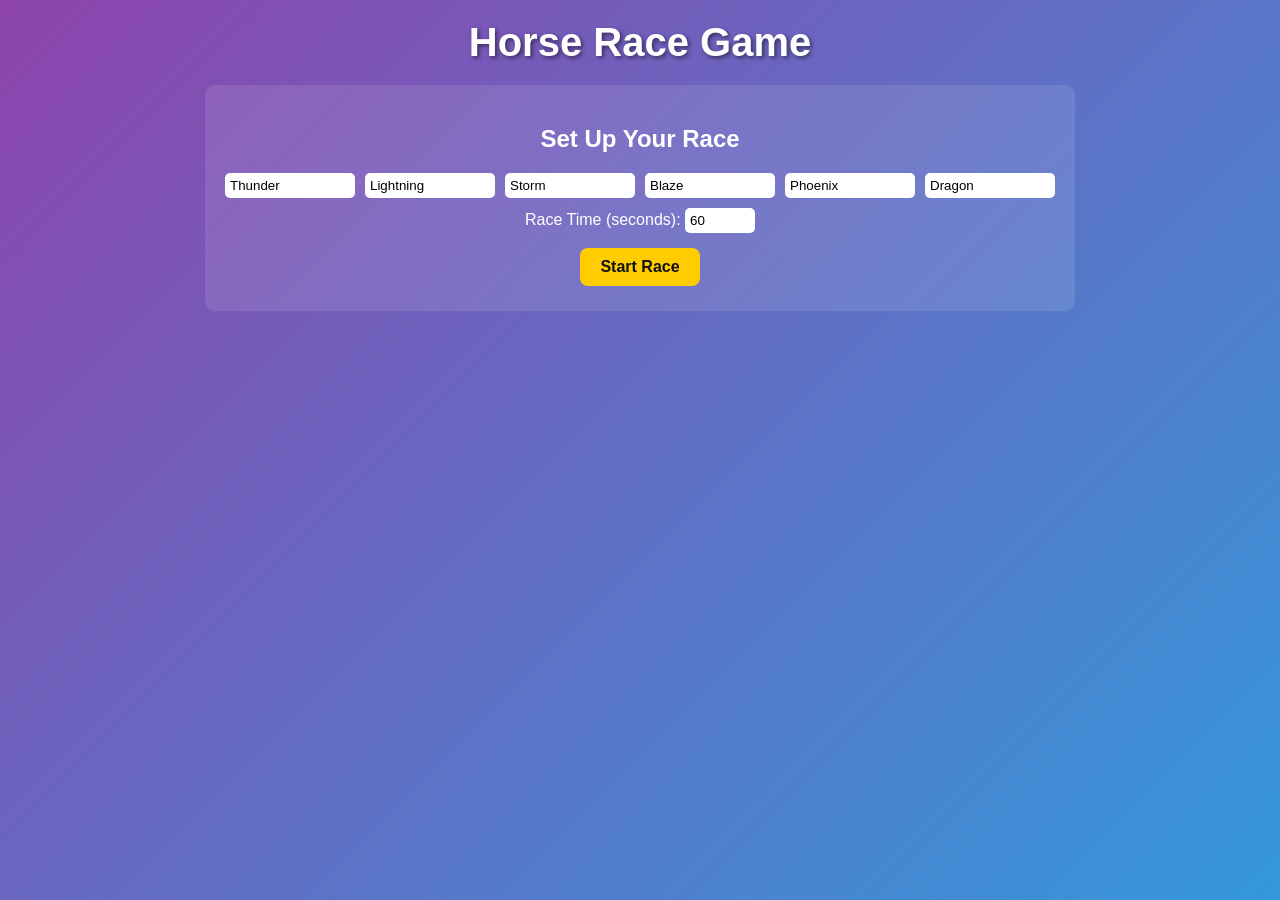
==== horse-race.html @ 168bb0e2 "version1.00" ====
<!DOCTYPE html>
<html lang="en">
<head>
    <meta charset="UTF-8">
    <title>Horse Race Game</title>
    <style>
        body {
            margin: 0;
            min-height: 100vh;
            display: flex;
            flex-direction: column;
            align-items: center;
            justify-content: flex-start;
            background: linear-gradient(135deg, #8e44ad 0%, #3498db 100%);
            color: #fff;
            font-family: Arial, sans-serif;
        }

        h1 {
            margin: 20px 0;
            font-size: 2.5rem;
            text-shadow: 2px 2px 4px rgba(0,0,0,0.5);
        }

        .setup {
            background: rgba(255, 255, 255, 0.1);
            padding: 20px;
            border-radius: 10px;
            margin-bottom: 20px;
            text-align: center;
        }

        .horse-inputs {
            display: flex;
            flex-wrap: wrap;
            justify-content: center;
            gap: 10px;
            margin: 10px 0;
        }

        .horse-inputs input {
            padding: 5px;
            border: none;
            border-radius: 5px;
            width: 120px;
        }

        .timer-input {
            margin: 10px 0;
        }

        .timer-input input {
            padding: 5px;
            border: none;
            border-radius: 5px;
            width: 60px;
        }

        button {
            padding: 10px 20px;
            border: none;
            border-radius: 8px;
            background: #ffcc00;
            color: #111;
            font-size: 1rem;
            cursor: pointer;
            font-weight: bold;
            margin: 5px;
        }

        button:hover {
            background: #ffd847;
        }

        canvas {
            border: 4px solid #222;
            background: #2ecc71;
            display: block;
            margin-top: 20px;
        }

        .results {
            margin-top: 20px;
            text-align: center;
        }

        .results h2 {
            margin-bottom: 10px;
        }

        .results ol {
            text-align: left;
            display: inline-block;
        }
    </style>
</head>
<body>
    <h1>Horse Race Game</h1>
    <div class="setup" id="setup">
        <h2>Set Up Your Race</h2>
        <div class="horse-inputs">
            <input type="text" id="horse1" placeholder="Horse 1 Name" value="Thunder">
            <input type="text" id="horse2" placeholder="Horse 2 Name" value="Lightning">
            <input type="text" id="horse3" placeholder="Horse 3 Name" value="Storm">
            <input type="text" id="horse4" placeholder="Horse 4 Name" value="Blaze">
            <input type="text" id="horse5" placeholder="Horse 5 Name" value="Phoenix">
            <input type="text" id="horse6" placeholder="Horse 6 Name" value="Dragon">
        </div>
        <div class="timer-input">
            <label for="raceTime">Race Time (seconds):</label>
            <input type="number" id="raceTime" min="10" max="300" value="60">
        </div>
        <button id="startRace">Start Race</button>
    </div>
    <canvas id="raceTrack" width="850" height="400" style="display: none;"></canvas>
    <div class="results" id="results" style="display: none;">
        <h2>Race Results</h2>
        <ol id="standings"></ol>
        <button id="newRace">New Race</button>
    </div>

    <script src="horse-race.js"></script>
</body>
</html>
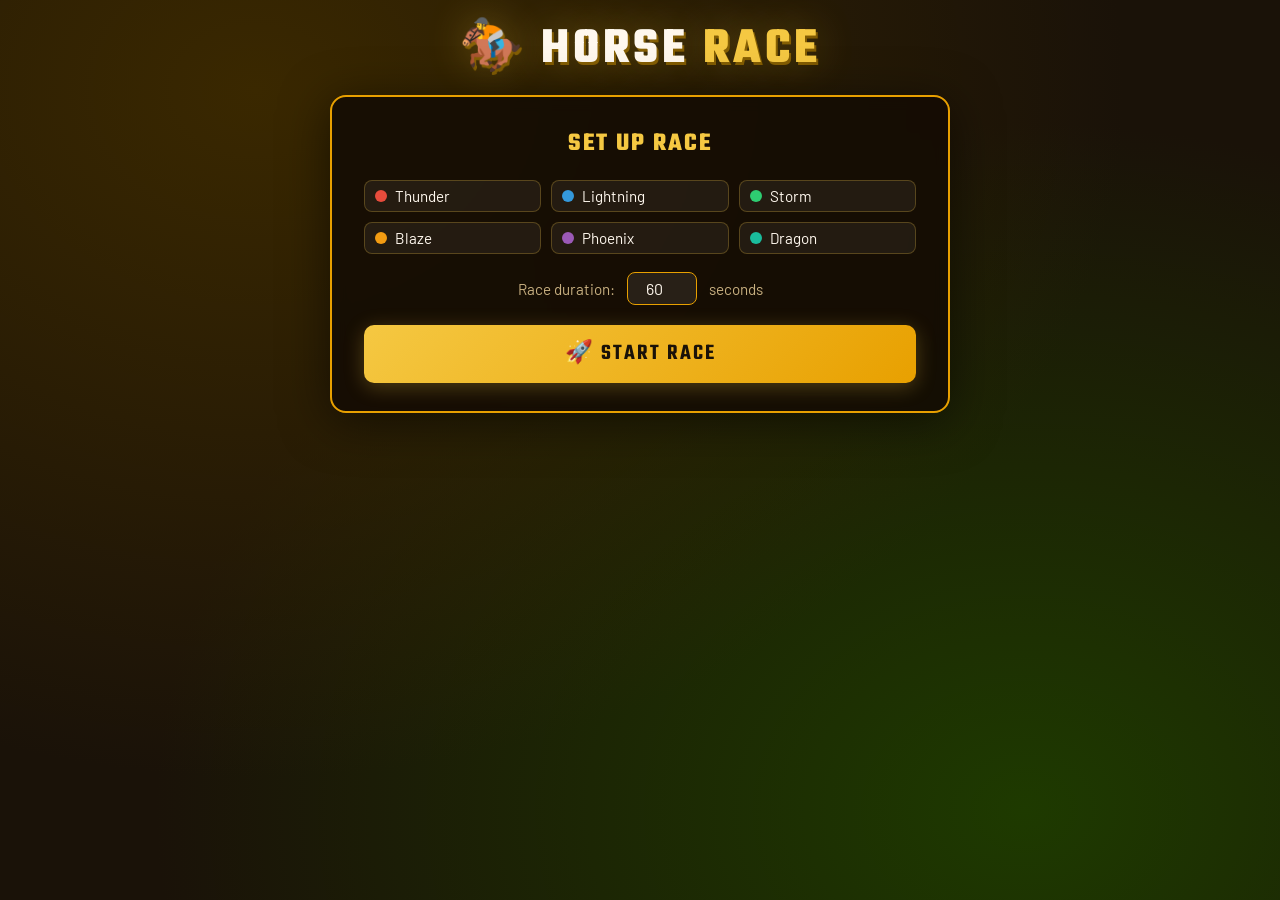
==== commit bc91ebd8: "fix:change the horse race code" ====
--- a/horse-race.html
+++ b/horse-race.html
@@ -1,124 +1,484 @@
 <!DOCTYPE html>
 <html lang="en">
 <head>
-    <meta charset="UTF-8">
-    <title>Horse Race Game</title>
-    <style>
-        body {
-            margin: 0;
-            min-height: 100vh;
-            display: flex;
-            flex-direction: column;
-            align-items: center;
-            justify-content: flex-start;
-            background: linear-gradient(135deg, #8e44ad 0%, #3498db 100%);
-            color: #fff;
-            font-family: Arial, sans-serif;
-        }
-
-        h1 {
-            margin: 20px 0;
-            font-size: 2.5rem;
-            text-shadow: 2px 2px 4px rgba(0,0,0,0.5);
-        }
-
-        .setup {
-            background: rgba(255, 255, 255, 0.1);
-            padding: 20px;
-            border-radius: 10px;
-            margin-bottom: 20px;
-            text-align: center;
-        }
-
-        .horse-inputs {
-            display: flex;
-            flex-wrap: wrap;
-            justify-content: center;
-            gap: 10px;
-            margin: 10px 0;
-        }
-
-        .horse-inputs input {
-            padding: 5px;
-            border: none;
-            border-radius: 5px;
-            width: 120px;
-        }
-
-        .timer-input {
-            margin: 10px 0;
-        }
-
-        .timer-input input {
-            padding: 5px;
-            border: none;
-            border-radius: 5px;
-            width: 60px;
-        }
-
-        button {
-            padding: 10px 20px;
-            border: none;
-            border-radius: 8px;
-            background: #ffcc00;
-            color: #111;
-            font-size: 1rem;
-            cursor: pointer;
-            font-weight: bold;
-            margin: 5px;
-        }
-
-        button:hover {
-            background: #ffd847;
-        }
-
-        canvas {
-            border: 4px solid #222;
-            background: #2ecc71;
-            display: block;
-            margin-top: 20px;
-        }
-
-        .results {
-            margin-top: 20px;
-            text-align: center;
-        }
-
-        .results h2 {
-            margin-bottom: 10px;
-        }
-
-        .results ol {
-            text-align: left;
-            display: inline-block;
-        }
-    </style>
+<meta charset="UTF-8">
+<title>🏇 Horse Race</title>
+<style>
+  @import url('https://fonts.googleapis.com/css2?family=Teko:wght@400;600;700&family=Barlow:wght@400;500;600&display=swap');
+  *, *::before, *::after { box-sizing: border-box; margin: 0; padding: 0; }
+  :root {
+    --gold: #f5c842; --gold2: #e8a000;
+    --dark: #1a1208; --panel: rgba(20,12,4,0.88); --white: #fff8ee;
+  }
+  body {
+    min-height: 100vh;
+    background: #1a1208;
+    background-image: radial-gradient(ellipse at 20% 10%, #3a2800 0%, transparent 60%),
+                      radial-gradient(ellipse at 80% 90%, #1e3a00 0%, transparent 60%);
+    color: var(--white);
+    font-family: 'Barlow', Arial, sans-serif;
+    display: flex; flex-direction: column; align-items: center;
+    padding: 24px 16px 40px; gap: 20px;
+  }
+  h1 {
+    font-family: 'Teko', sans-serif; font-size: 3.2rem; font-weight: 700;
+    letter-spacing: 4px; text-transform: uppercase; color: var(--gold);
+    text-shadow: 0 0 40px #f5c84255, 2px 3px 0 #7a5500; line-height: 1;
+  }
+  h1 span { color: #fff8ee; }
+  #setup {
+    background: var(--panel); border: 2px solid var(--gold2); border-radius: 16px;
+    padding: 28px 32px; width: 100%; max-width: 620px;
+    backdrop-filter: blur(8px); box-shadow: 0 8px 48px #0008;
+  }
+  #setup h2 {
+    font-family: 'Teko', sans-serif; font-size: 1.6rem; letter-spacing: 2px;
+    color: var(--gold); text-transform: uppercase; margin-bottom: 18px; text-align: center;
+  }
+  .horse-grid { display: grid; grid-template-columns: 1fr 1fr 1fr; gap: 10px; margin-bottom: 18px; }
+  .horse-field {
+    display: flex; align-items: center; gap: 8px;
+    background: rgba(255,255,255,0.06); border: 1px solid rgba(245,200,66,0.25);
+    border-radius: 8px; padding: 6px 10px;
+  }
+  .horse-dot { width: 12px; height: 12px; border-radius: 50%; flex-shrink: 0; }
+  .horse-field input {
+    background: transparent; border: none; color: var(--white);
+    font-family: 'Barlow', sans-serif; font-size: 0.95rem; width: 100%; outline: none;
+  }
+  .horse-field input::placeholder { color: #ffffff55; }
+  .timer-row {
+    display: flex; align-items: center; justify-content: center;
+    gap: 12px; margin-bottom: 20px; font-size: 0.95rem; color: #c8b080;
+  }
+  .timer-row input {
+    width: 70px; padding: 6px 10px;
+    background: rgba(255,255,255,0.08); border: 1px solid var(--gold2);
+    border-radius: 8px; color: var(--white); font-family: 'Barlow', sans-serif;
+    font-size: 1rem; text-align: center; outline: none;
+  }
+  .btn {
+    display: block; width: 100%; padding: 13px;
+    background: linear-gradient(135deg, var(--gold), var(--gold2));
+    border: none; border-radius: 10px; color: #1a1208;
+    font-family: 'Teko', sans-serif; font-size: 1.4rem; font-weight: 600;
+    letter-spacing: 2px; text-transform: uppercase; cursor: pointer;
+    transition: transform 0.1s, box-shadow 0.1s; box-shadow: 0 4px 20px #f5c84244;
+  }
+  .btn:hover { transform: translateY(-2px); box-shadow: 0 6px 28px #f5c84266; }
+  .btn:active { transform: translateY(0); }
+  #raceArea { display: none; flex-direction: column; align-items: center; gap: 12px; width: 100%; }
+  #raceArea.active { display: flex; }
+  canvas {
+    border-radius: 12px; border: 3px solid var(--gold2);
+    box-shadow: 0 8px 48px #0009; max-width: 100%;
+  }
+  #hud {
+    display: flex; gap: 24px;
+    font-family: 'Teko', sans-serif; font-size: 1.4rem;
+    letter-spacing: 1px; color: var(--gold);
+  }
+  #hud span { color: var(--white); }
+  #results {
+    display: none; background: var(--panel); border: 2px solid var(--gold2);
+    border-radius: 16px; padding: 28px 36px; min-width: 320px; max-width: 480px;
+    text-align: center; box-shadow: 0 8px 48px #0008;
+    animation: popIn 0.4s cubic-bezier(.22,1.4,.5,1) both;
+  }
+  @keyframes popIn { from{transform:scale(0.8);opacity:0} to{transform:scale(1);opacity:1} }
+  #results.active { display: block; }
+  #results h2 {
+    font-family: 'Teko', sans-serif; font-size: 2rem; color: var(--gold);
+    letter-spacing: 3px; text-transform: uppercase; margin-bottom: 16px;
+  }
+  #standings { list-style: none; margin-bottom: 20px; }
+  #standings li {
+    display: flex; align-items: center; gap: 12px;
+    padding: 8px 0; border-bottom: 1px solid rgba(255,255,255,0.08); font-size: 1rem;
+  }
+  .rank-badge {
+    width: 28px; height: 28px; border-radius: 50%;
+    display: flex; align-items: center; justify-content: center;
+    font-family: 'Teko', sans-serif; font-size: 1rem; font-weight: 600; flex-shrink: 0;
+  }
+  .rank-1{background:#f5c842;color:#1a1208} .rank-2{background:#b0bec5;color:#1a1208}
+  .rank-3{background:#c8723a;color:#fff}    .rank-n{background:#333;color:#aaa}
+  .result-name { flex: 1; text-align: left; font-weight: 500; }
+  .result-time { font-size: 0.85rem; color: #aaa; }
+  #btnNew {
+    margin-top: 4px; background: linear-gradient(135deg, var(--gold), var(--gold2));
+    border: none; border-radius: 10px; padding: 11px 30px;
+    font-family: 'Teko', sans-serif; font-size: 1.3rem; letter-spacing: 2px;
+    color: #1a1208; cursor: pointer; font-weight: 600; transition: transform 0.1s;
+  }
+  #btnNew:hover { transform: translateY(-2px); }
+</style>
 </head>
 <body>
-    <h1>Horse Race Game</h1>
-    <div class="setup" id="setup">
-        <h2>Set Up Your Race</h2>
-        <div class="horse-inputs">
-            <input type="text" id="horse1" placeholder="Horse 1 Name" value="Thunder">
-            <input type="text" id="horse2" placeholder="Horse 2 Name" value="Lightning">
-            <input type="text" id="horse3" placeholder="Horse 3 Name" value="Storm">
-            <input type="text" id="horse4" placeholder="Horse 4 Name" value="Blaze">
-            <input type="text" id="horse5" placeholder="Horse 5 Name" value="Phoenix">
-            <input type="text" id="horse6" placeholder="Horse 6 Name" value="Dragon">
-        </div>
-        <div class="timer-input">
-            <label for="raceTime">Race Time (seconds):</label>
-            <input type="number" id="raceTime" min="10" max="300" value="60">
-        </div>
-        <button id="startRace">Start Race</button>
-    </div>
-    <canvas id="raceTrack" width="850" height="400" style="display: none;"></canvas>
-    <div class="results" id="results" style="display: none;">
-        <h2>Race Results</h2>
-        <ol id="standings"></ol>
-        <button id="newRace">New Race</button>
-    </div>
-
-    <script src="horse-race.js"></script>
+
+<h1>🏇 <span>Horse</span> Race</h1>
+
+<div id="setup">
+  <h2>Set Up Race</h2>
+  <div class="horse-grid" id="horseGrid"></div>
+  <div class="timer-row">
+    <label for="raceTime">Race duration:</label>
+    <input type="number" id="raceTime" min="10" max="300" value="60">
+    <span>seconds</span>
+  </div>
+  <button class="btn" id="btnStart">🚀 Start Race</button>
+</div>
+
+<div id="raceArea">
+  <div id="hud">
+    <div>TIME: <span id="hudTime">60</span>s</div>
+    <div id="hudMsg">Racing…</div>
+  </div>
+  <canvas id="raceTrack" width="860" height="420"></canvas>
+</div>
+
+<div id="results">
+  <h2>🏆 Results</h2>
+  <ol id="standings"></ol>
+  <button id="btnNew">New Race</button>
+</div>
+
+<script>
+// ── SPRITE DATA (grey background removed) ────────────────────────────────
+const HORSE_B64 = {
+  "black": [
+    "[data-uri]",
+    "[data-uri]",
+    "[data-uri]",
+    "[data-uri]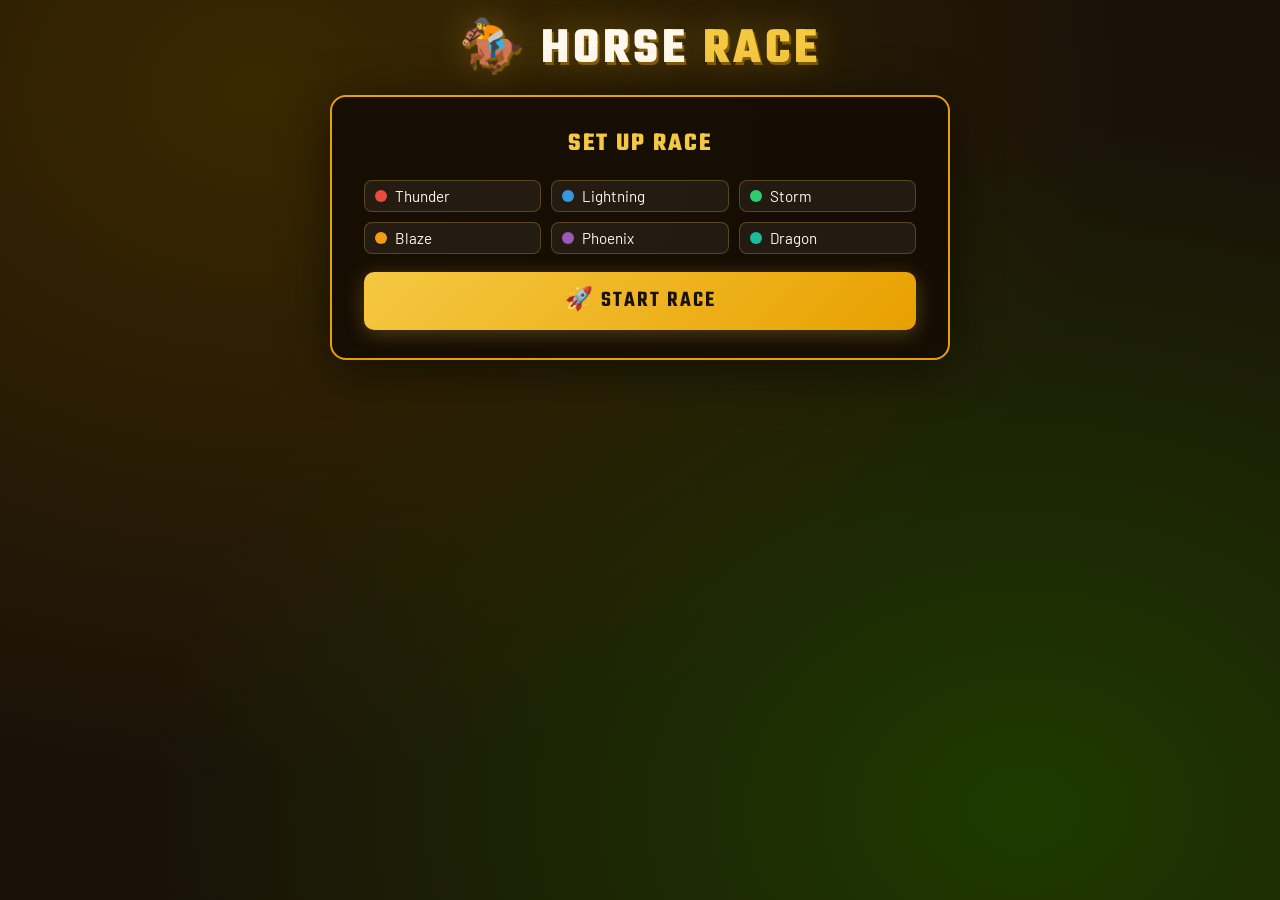
==== commit cd25b4ec: "change finish line algorithm" ====
--- a/horse-race.html
+++ b/horse-race.html
@@ -121,11 +121,6 @@
 <div id="setup">
   <h2>Set Up Race</h2>
   <div class="horse-grid" id="horseGrid"></div>
-  <div class="timer-row">
-    <label for="raceTime">Race duration:</label>
-    <input type="number" id="raceTime" min="10" max="300" value="60">
-    <span>seconds</span>
-  </div>
   <button class="btn" id="btnStart">🚀 Start Race</button>
 </div>
 
@@ -222,8 +217,8 @@
 const ctx    = canvas.getContext('2d');
 
 // ── STATE ─────────────────────────────────────────────────────────────────
-let horses=[], raceInterval=null, timerInterval=null;
-let timeLeft=60, elapsedMs=0, finishReveal=0;
+let horses=[], raceInterval=null;
+let elapsedMs=0, maxDistance=0;
 let showFinish=false, raceEnded=false, bgScroll=0, animTick=0;
 
 // ── HORSE CLASS ───────────────────────────────────────────────────────────
@@ -248,23 +243,41 @@
 
   update() {
     if (this.finished) return;
-    const sp = this.stamina / 100;
-    if (sp > 0.6) {
-      this.speed = (Math.random() * 1.8 + 0.4) * this.baseSpeed;
-    } else if (sp > 0.3) {
-      const bias = (sp - 0.3) / 0.3;
-      this.speed = (Math.random() - (1 - bias) * 0.55) * 2.2 * this.baseSpeed;
-    } else {
-      this.speed = -(Math.random() * 1.0 + 0.2) * this.baseSpeed;
+    
+    const staminaPercent = this.stamina / 100;
+    
+    // High stamina: gallop forward
+    if (staminaPercent > 0.65) {
+      this.speed = (Math.random() * 2.0 + 0.5) * this.baseSpeed;
+    } 
+    // Medium stamina: uncertain movement
+    else if (staminaPercent > 0.35) {
+      const stability = (staminaPercent - 0.35) / 0.3;
+      this.speed = (Math.random() * 2.5 - 1.25 * (1 - stability)) * this.baseSpeed;
+    } 
+    // Low stamina: tired, moving backward
+    else {
+      this.speed = -(Math.random() * 1.5 + 0.3) * this.baseSpeed;
     }
+    
     this.x += this.speed;
-    this.x = Math.max(START_X, this.x);
+    
+    // Allow horses to move backward or forward freely (no clamping)
+    this.x = Math.max(10, Math.min(CANVAS_W - 30, this.x));
+    
     this.stamina -= this.staminaDrain;
     if (this.stamina < 0) this.stamina = 0;
+    
     this.frameTick++;
-    if (this.frameTick >= 3) { this.frame = (this.frame + 1) % ANIM_FRAMES; this.frameTick = 0; }
+    if (this.frameTick >= 3) { 
+      this.frame = (this.frame + 1) % ANIM_FRAMES; 
+      this.frameTick = 0; 
+    }
+    
+    // Check finish only if finish line is shown
     if (showFinish && this.x >= FINISH_X && !this.finished) {
-      this.finished = true; this.finishMs = elapsedMs;
+      this.finished = true; 
+      this.finishMs = elapsedMs;
     }
   }
 
@@ -383,62 +396,50 @@
   ctx.fillStyle='rgba(0,0,0,0.5)';
   ctx.beginPath(); ctx.roundRect(8,6,120,28,6); ctx.fill();
   ctx.fillStyle='#f5c842'; ctx.font='bold 16px Teko,sans-serif'; ctx.textAlign='left';
-  ctx.fillText(`TIME: ${timeLeft}s`,16,24);
+  ctx.fillText(`TIME: ${(elapsedMs/1000).toFixed(1)}s`,16,24);
 }
 
 // ── RACE LOGIC ────────────────────────────────────────────────────────────
 function tick(){
   if(raceEnded) return;
   animTick++;
-  const active=horses.filter(h=>!h.finished);
-  if(active.length>0){
-    const avg=active.reduce((s,h)=>s+h.speed,0)/active.length;
-    bgScroll+=Math.max(0,Math.min(6,avg*1.2));
-  }
-  elapsedMs+=50;
-  horses.forEach(h=>h.update());
+  
+  elapsedMs += 50;
+  
+  const active = horses.filter(h => !h.finished);
+  
+  horses.forEach(h => h.update());
   drawTrack();
-  if(horses.every(h=>h.finished)||timeLeft<=0) endRace();
+  if(horses.every(h => h.finished)) endRace();
 }
 
 function startRace(){
-  const raw=parseInt(document.getElementById('raceTime').value,10);
-  timeLeft    =isNaN(raw)||raw<10?60:Math.min(raw,300);
-  finishReveal=Math.max(8,Math.floor(Math.min(timeLeft*0.25,timeLeft/2)));
-  showFinish=false; raceEnded=false; elapsedMs=0; bgScroll=0; animTick=0;
-
-  horses=[];
-  for(let i=0;i<NUM_HORSES;i++){
-    const name=document.getElementById(`horse${i+1}`).value.trim()||DEFAULT_NAMES[i];
-    horses.push(new Horse(i,name));
-  }
-
-  document.getElementById('setup').style.display='none';
+  showFinish = true;
+  raceEnded = false;
+  elapsedMs = 0;
+  bgScroll = 0;
+  animTick = 0;
+
+  horses = [];
+  for(let i = 0; i < NUM_HORSES; i++){
+    const name = document.getElementById(`horse${i+1}`).value.trim() || DEFAULT_NAMES[i];
+    horses.push(new Horse(i, name));
+  }
+
+  document.getElementById('setup').style.display = 'none';
   document.getElementById('raceArea').classList.add('active');
   document.getElementById('results').classList.remove('active');
-  document.getElementById('results').style.display='none';
-  document.getElementById('hudTime').textContent=timeLeft;
-  document.getElementById('hudMsg').textContent='Racing…';
+  document.getElementById('results').style.display = 'none';
+  document.getElementById('hudMsg').textContent = 'Racing...';
 
   drawTrack();
-
-  timerInterval=setInterval(()=>{
-    timeLeft=Math.max(0,timeLeft-1);
-    document.getElementById('hudTime').textContent=timeLeft;
-    if(timeLeft<=finishReveal&&!showFinish){
-      showFinish=true;
-      document.getElementById('hudMsg').textContent='🏁 Finish line revealed!';
-    }
-    if(timeLeft<=0){ clearInterval(timerInterval); if(!raceEnded) endRace(); }
-  },1000);
-
-  raceInterval=setInterval(tick,50);
+  raceInterval = setInterval(tick, 50);
 }
 
 function endRace(){
   if(raceEnded) return;
-  raceEnded=true;
-  clearInterval(raceInterval); clearInterval(timerInterval);
+  raceEnded = true;
+  clearInterval(raceInterval);
 
   horses.sort((a,b)=>{
     if(a.finished&&b.finished) return a.finishMs-b.finishMs;
